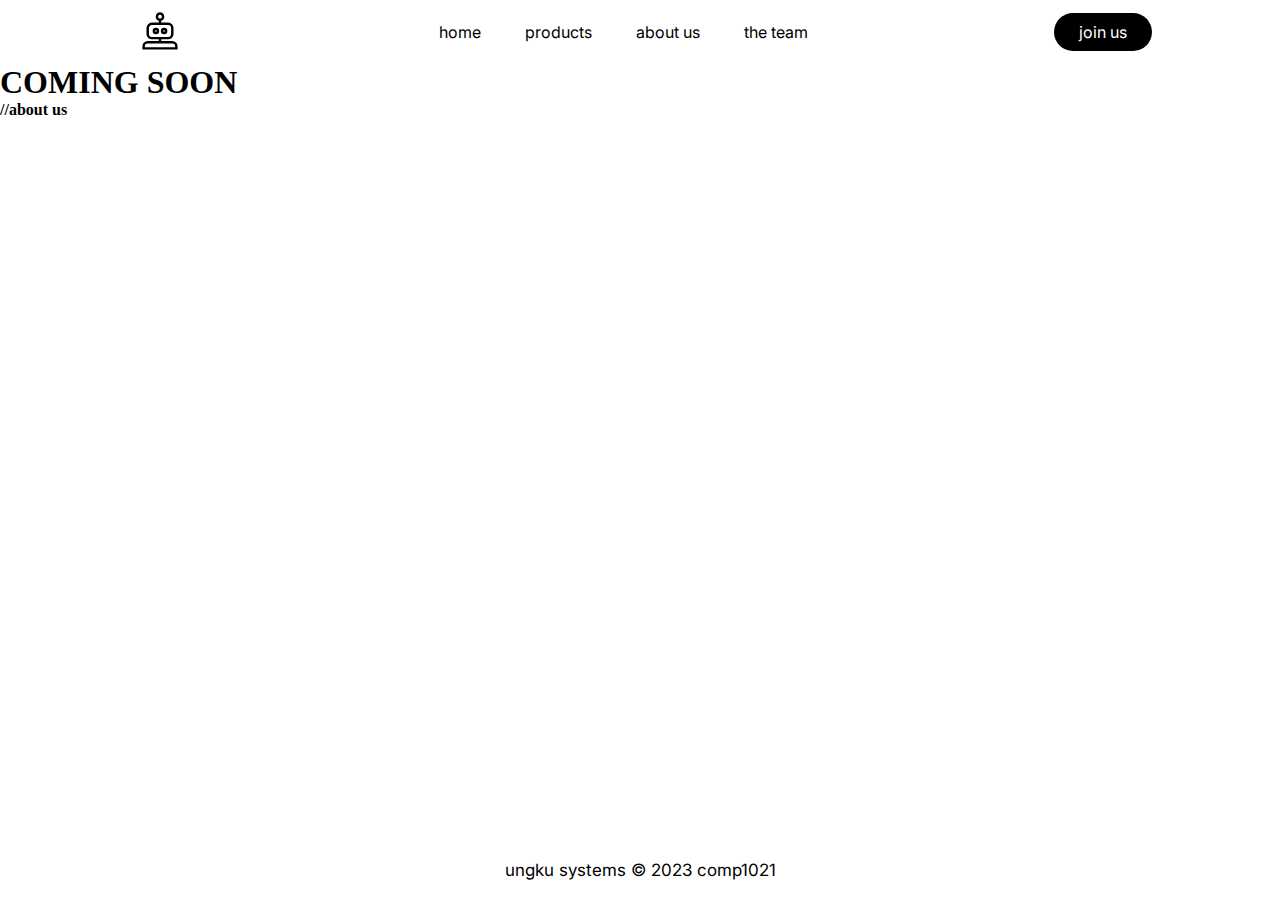
==== aboutus.html @ 038ebb26 "Added remaining pages and fixed missing html tags" ====
<!DOCTYPE html>
<html lang="en">
    <head>
        <meta charset="UTF-8">
        <title>Ungku AI Systems - Welcome to the future</title>
        <link rel="stylesheet" type="text/css" href="css/styles.css"> 
    </head>
    
    <body>

        <header>
            <img class="logo" src="src/logo.svg" alt="log">
            <nav>
                <ul class="nav-links">
                    <li><a href="index.html">home</a></li>
                    <li><a href="products.html">products</a></li>
                    <li><a href="aboutus.html">about us</a></li>
                    <li><a href="team.html">the team</a></li>
                </ul>
            </nav>

            <form action="join.html">
                <button class="cta-button" type="submit">join us</button>
            </form>
        </header>

        <main>
            <div class="middle-comingsoon">
                <h1>COMING SOON</h1>
                <h4>//about us</h4>
            </div>
        </main>
        
        <footer>
            <p class="copyright"> 
                ungku systems &copy; 2023 comp1021
            </p>
        </footer>
    </body>
</html>
---- css/styles.css ----
@import url('https://fonts.googleapis.com/css2?family=Roboto+Mono:wght@500&display=swap');
@import url('https://fonts.googleapis.com/css2?family=Inter&display=swap');

* {
    margin: 0;
    padding: 0;
    box-sizing: border-box;
    background-color: white;
}

li, a, button {
    font-family: "Inter", sans-serif;
    font-weight: 400;
    font-size: 16px;
    color: black;
    text-decoration: none;
}

header {
    display: flex;
    justify-content: space-between;
    align-items: center;
    padding: 0px 10%;

}

button {
    padding: 9px 25px;
    background-color: black;
    color: white;
    border: none;
    border-radius: 20px;
    cursor: pointer;
    transition: all 0.3s ease-in-out 0s;
}

button:hover {
    background-color: #4158D0;
    background-image: linear-gradient(43deg, #4158D0 0%, #C850C0 46%, #FFCC70 100%);

}

main {
    min-height: calc(100vh - 64px - 75px);
}

footer {
    padding: 20px 0;
}

footer .copyright {
    margin-top: 15px;
    font-size: 17px;
    text-align: center;
    font-family: "Inter", sans-serif;
}
/* CLASSES */

.logo {
    cursor: pointer;
    scale: 80%;
}

.nav-links {
    list-style: none;
}

.nav-links li {
    display: inline-block;
    padding: 0px 20px;
}

.nav-links li a {
    transition: all 0.3s ease-in-out 0s;
}

.nav-links li a:hover{
    background: -webkit-linear-gradient(43deg, #4158D0 0%, #C850C0 46%, #FFCC70 100%);
    -webkit-background-clip: text;
    -webkit-text-fill-color: transparent;
}
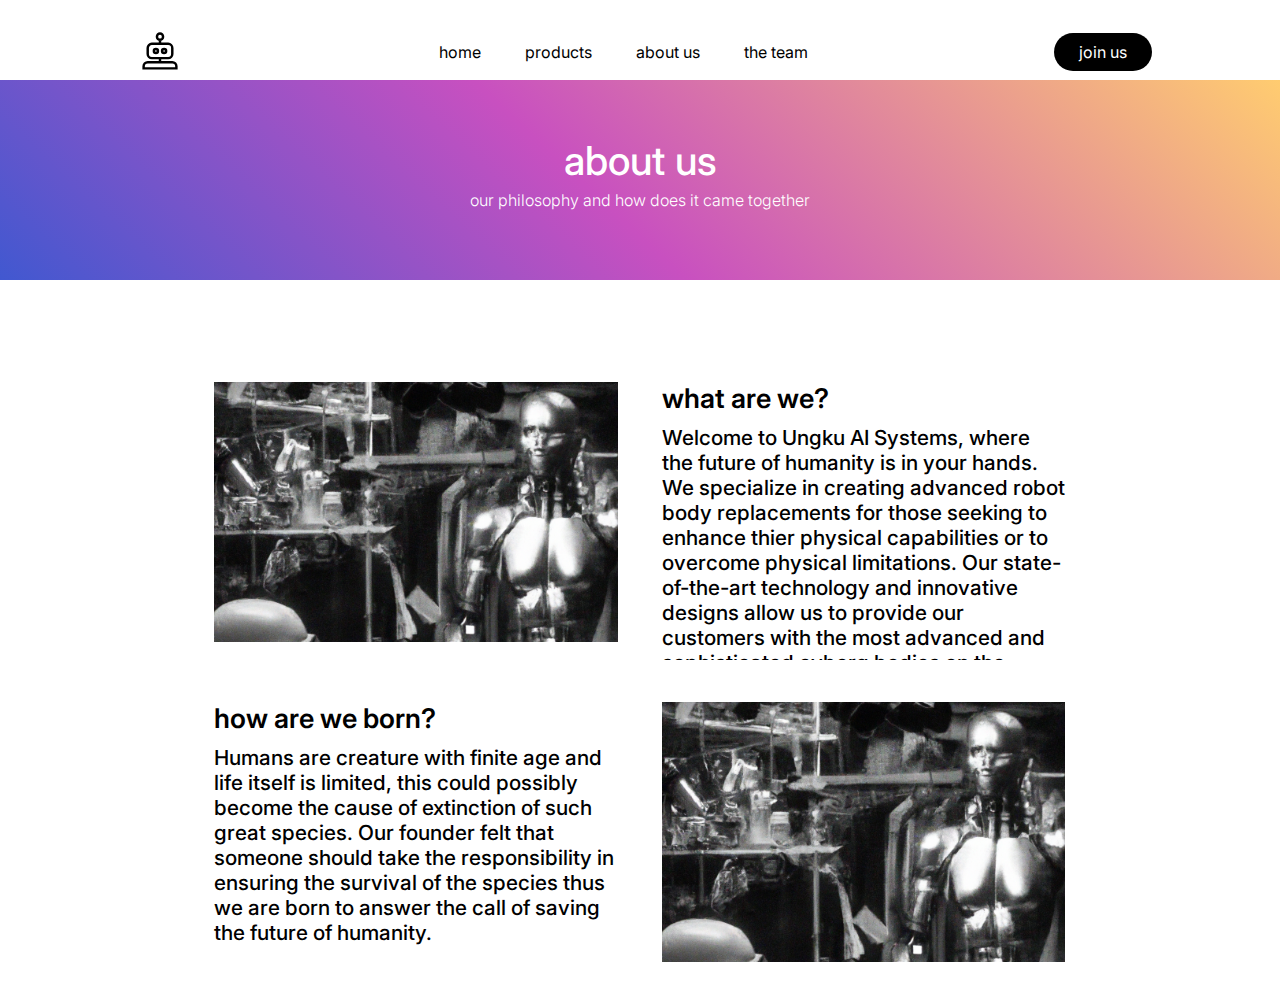
==== commit 2cb7b484: "aboutus.html updated and new image added" ====
--- a/aboutus.html
+++ b/aboutus.html
@@ -25,10 +25,48 @@
         </header>
 
         <main>
+            <!--
             <div class="middle-comingsoon">
                 <h1>COMING SOON</h1>
                 <h4>//about us</h4>
             </div>
+            -->
+            <div class="small-banner">
+                <div class="medium-centre-text">about us
+                    <p class="small-centre-text">our philosophy and how does it came together</p>
+                </div>
+            </div>
+
+            <div class="full-two-row">
+                <div class="full-two-column">
+                    <img src="src/cyberpunk-body.png" id="about-us-img1" alt="robotinworkshop">
+                </div>
+                <div class="full-two-column">
+                    <h2>what are we?</h2>
+                    <p> Welcome to Ungku AI Systems, where the future of humanity is in your hands.
+                        We specialize in creating advanced robot body replacements for those seeking to enhance thier
+                        physical capabilities or to overcome physical limitations. Our state-of-the-art technology
+                        and innovative designs allow us to provide our customers with the most advanced and
+                        sophisticated cyborg bodies on the market. 
+                    </p>
+                </div>
+            </div>
+
+            <div class="full-two-row-bottom">
+                <div class="full-two-column">
+                    <h2>how are we born?</h2>
+                    <p> Humans are creature with finite age and life itself is limited,
+                        this could possibly become the cause of extinction of such great
+                        species. Our founder felt that someone should take the responsibility
+                        in ensuring the survival of the species thus we are born to answer the call
+                        of saving the future of humanity.
+                    </p>
+                </div>
+                <div class="full-two-column">
+                    <img src="src/cyberpunk-body.png" id="about-us-img1" alt="robotinworkshop">
+                </div>
+            </div>
+
         </main>
         
         <footer>
--- a/css/styles.css
+++ b/css/styles.css
@@ -1,5 +1,5 @@
 @import url('https://fonts.googleapis.com/css2?family=Roboto+Mono:wght@500&display=swap');
-@import url('https://fonts.googleapis.com/css2?family=Inter&display=swap');
+@import url('https://fonts.googleapis.com/css2?family=Inter:wght@100;200;300;400;500;600;700&display=swap');
 
 * {
     margin: 0;
@@ -20,7 +20,7 @@
     display: flex;
     justify-content: space-between;
     align-items: center;
-    padding: 0px 10%;
+    padding: 20px 10%;
 
 }
 
@@ -37,15 +37,16 @@
 button:hover {
     background-color: #4158D0;
     background-image: linear-gradient(43deg, #4158D0 0%, #C850C0 46%, #FFCC70 100%);
-
+    border: 2px solid black;
 }
 
 main {
-    min-height: calc(100vh - 64px - 75px);
+    min-height: calc(100vh - 104px - 75px);
 }
 
 footer {
-    padding: 20px 0;
+    margin-top: 10px;
+    padding: 10px 0;
 }
 
 footer .copyright {
@@ -80,3 +81,263 @@
     -webkit-text-fill-color: transparent;
 }
 
+.middle-comingsoon {
+    position: absolute;
+    top: 50%;
+    left: 50%;
+    transform: translate(-50%, -50%);
+    text-align: center;
+    font-family: "Inter", sans-serif;
+    font-weight: 400;
+}
+
+.full-page-banner {
+    position: absolute;
+    top: 45%;
+    left: 50%;
+    transform: translate(-50%, -50%);
+    font-family: "Inter", sans-serif;
+    background-color: #4158D0;
+    background-image: linear-gradient(43deg, #4158D0 0%, #C850C0 46%, #FFCC70 100%);
+    width: 100vw;
+    height: 720px;
+    text-align: center;
+}
+
+.full-page-banner h1 {
+    font-weight: 600;
+    position: absolute;
+    background-color: transparent;
+    color: white;
+    top: 11%;
+    left: 0;
+    right: 0;
+    margin: auto;
+}
+
+.full-page-banner p {
+    font-weight: 300;
+    position: absolute;
+    background-color: transparent;
+    color: white;
+    top: 18%;
+    left: 0;
+    right: 0;
+    margin: auto;
+}
+
+.big-banner {
+    position: absolute;
+    top: 45%;
+    left: 50%;
+    transform: translate(-50%, -50%);
+    font-family: "Inter", sans-serif;
+    background-color: #4158D0;
+    background-image: linear-gradient(43deg, #4158D0 0%, #C850C0 46%, #FFCC70 100%);
+    width: 100vw;
+    height: 720px;
+    text-align: center;
+    -webkit-mask-image: -webkit-gradient(linear, left top, left bottom, 
+    from(rgba(0,0,0,1)), to(rgba(0,0,0,0)));
+
+}
+
+.small-banner {
+    position: absolute;
+    top: 20%;
+    left: 50%;
+    transform: translate(-50%, -50%);
+    font-family: "Inter", sans-serif;
+    background-color: #4158D0;
+    background-image: linear-gradient(43deg, #4158D0 0%, #C850C0 46%, #FFCC70 100%);
+    width: 100vw;
+    height: 200px;
+    text-align: center;
+
+}
+
+.big-centre-text {
+    position: absolute;
+    top: 21%;
+    left: 50%;
+    transform: translate(-50%, -50%);
+    background-color: transparent;
+    color: white;
+    font-weight: 600;
+    font-size: 3.5em;
+}
+
+.medium-centre-text {
+    position: absolute;
+    top: 45%;
+    left: 50%;
+    transform: translate(-50%, -50%);
+    background-color: transparent;
+    color: white;
+    font-weight: 500;
+    font-size: 2.5em;
+}
+
+.small-centre-text {
+    color: white;
+    background-color: transparent;
+    font-size: 0.4em;
+    font-weight: 300;
+    position: relative;
+    top: 5px;
+}
+
+.login-page-area {
+    position: absolute;
+    top: 30%;
+    left: 0;
+    right: 0;
+    margin: auto;
+    width: 500px;
+    height: 300px;
+    background-color: white;
+    border-radius: 20px;
+}
+
+.full-three-column {
+    float: left;
+    width: 33%;
+    padding: 15px;
+    margin: 2px;
+    position: relative;
+    top: 20px;
+    text-align: center;
+    border: 5px solid black;
+    height: 700px;
+    color: black;
+}
+
+.full-three-column img {
+    position: relative;
+    top: 150px;
+    scale: 200%;
+}
+
+.full-three-column button {
+    position: absolute;
+    top: 510px;
+    left: 80px;
+    right: 80px;
+}
+
+.full-three-column a {
+    position: absolute;
+    top: 580px;
+    left: 50px;
+    right: 50px;
+    text-decoration: underline;
+    text-decoration-line: 2px;
+}
+
+.full-three-column h2 {
+    font-family: "Inter", sans-serif;
+    font-weight: 500;
+    background-color: transparent;
+}
+
+.full-two-column {
+    float: left;
+    width: 49.5%;
+    padding: 20px;
+    margin: 2px;
+    position: relative;
+    top: 20px;
+    text-align: center;
+    height: 300px;
+    color: black;
+}
+
+.full-two-column h2 {
+    float: left;
+    font-family: "Inter", sans-serif;
+    font-weight: 600;
+    font-size: 1.7em;
+}
+
+.full-two-column p {
+    padding-top: 10px;
+    float: left;
+    text-align: left;
+    font-weight: 500;
+    font-family: "Inter", sans-serif;
+    font-size: 1.3em;
+}
+
+.full-two-column img {
+    width: 100%;
+    height: 100%;
+    object-fit: cover;
+    object-position: 10% 5%;
+}
+
+.full-three-row:after {
+    content: "";
+    display: table;
+    clear: both;
+}
+
+.full-three-row {
+    position: absolute;
+    top: 300px;
+    width: 100vw;
+}
+
+.full-two-row {
+    position: absolute;
+    top: 340px;
+    width: 70vw;
+    left: 0;
+    right: 0;
+    margin: auto;
+}
+
+.full-two-row:after {
+    content: "";
+    display: table;
+    clear: both;
+}
+
+.full-two-row-bottom {
+    position: absolute;
+    top: 660px;
+    width: 70vw;
+    left: 0;
+    right: 0;
+    margin: auto;
+}
+
+.custom-form {
+    position: absolute;
+    justify-content: center;
+    margin: auto;
+    top: 20%;
+    left: 0;
+    right: 0;
+    opacity: 100%;
+}
+
+.custom-form div {
+    padding: 15px;
+}
+
+
+#login-submit-button {
+    padding: 10px;
+    border-radius: 20px;
+    color: white;
+    background-color: black;
+    width: 150px;
+    position: relative;
+    top: 30px;
+}
+
+@media screen and (max-width:600px) {
+    .full-three-column {
+        width: 100%;
+    }
+}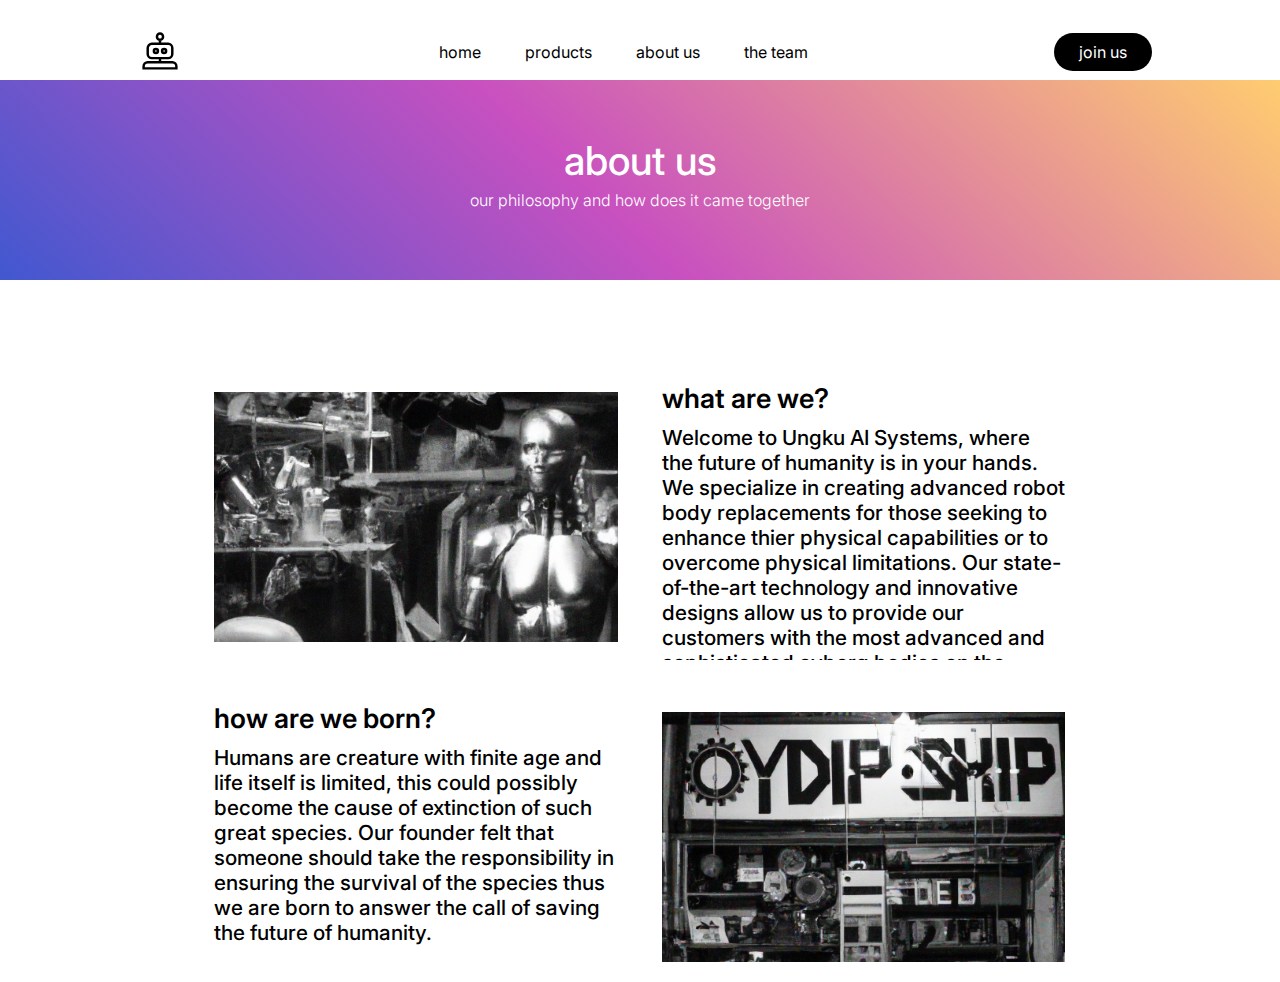
==== commit ffb83332: "Completed team.html and updated image on aboutus.html" ====
--- a/aboutus.html
+++ b/aboutus.html
@@ -63,7 +63,7 @@
                     </p>
                 </div>
                 <div class="full-two-column">
-                    <img src="src/cyberpunk-body.png" id="about-us-img1" alt="robotinworkshop">
+                    <img src="src/shop.png" id="about-us-img2" alt="robotshop">
                 </div>
             </div>
 
--- a/css/styles.css
+++ b/css/styles.css
@@ -210,6 +210,7 @@
     border: 5px solid black;
     height: 700px;
     color: black;
+    border-radius: 15px;
 }
 
 .full-three-column img {
@@ -272,7 +273,31 @@
     width: 100%;
     height: 100%;
     object-fit: cover;
-    object-position: 10% 5%;
+    object-position: 0px 10px;
+}
+
+.small-three-column {
+    float: left;
+    width: 33%;
+    padding: 20px;
+    margin: 2px;
+    position: relative;
+    top: 60px;
+    text-align: center;
+    height: 500px;
+    color: black;
+}
+
+.big-three-column {
+    float: left;
+    width: 33%;
+    padding: 20px;
+    margin: 2px;
+    position: relative;
+    top: 20px;
+    text-align: center;
+    height: 600px;
+    color: black;
 }
 
 .full-three-row:after {
@@ -309,6 +334,70 @@
     left: 0;
     right: 0;
     margin: auto;
+}
+
+.medium-three-row {
+    position: absolute;
+    top: 320px;
+    left: 0;
+    right: 0;
+    margin: auto;
+    width: 90vw;
+}
+
+.medium-three-row:after {
+    content: "";
+    display: table;
+    clear: both;
+}
+
+.medium-three-row h2  {
+    font-family: "Inter", sans-serif;
+    font-weight: 600;
+}
+
+.small-three-column img {
+    scale: 40%;
+    position: absolute;
+    top: -80px;
+    left: 0;
+    right: 0;
+    margin: auto;
+}
+
+.small-three-column p {
+    color: black;
+    font-family: "Inter", sans-serif;
+    position: absolute;
+    margin: auto;
+    left: 0;
+    right: 0;
+    padding: 10px;
+    top: 300px;
+    font-weight: 500;
+    font-size: 1.2em;
+}
+
+.big-three-column img{
+    scale: 60%;
+    position: absolute;
+    top: -5%;
+    left: 0;
+    right: 0;
+    margin: auto;
+}
+
+.big-three-column p {
+    color: black;
+    font-family: "Inter", sans-serif;
+    position: absolute;
+    margin: auto;
+    left: 0;
+    right: 0;
+    padding: 10px;
+    top: 350px;
+    font-weight: 500;
+    font-size: 1.2em;
 }
 
 .custom-form {
